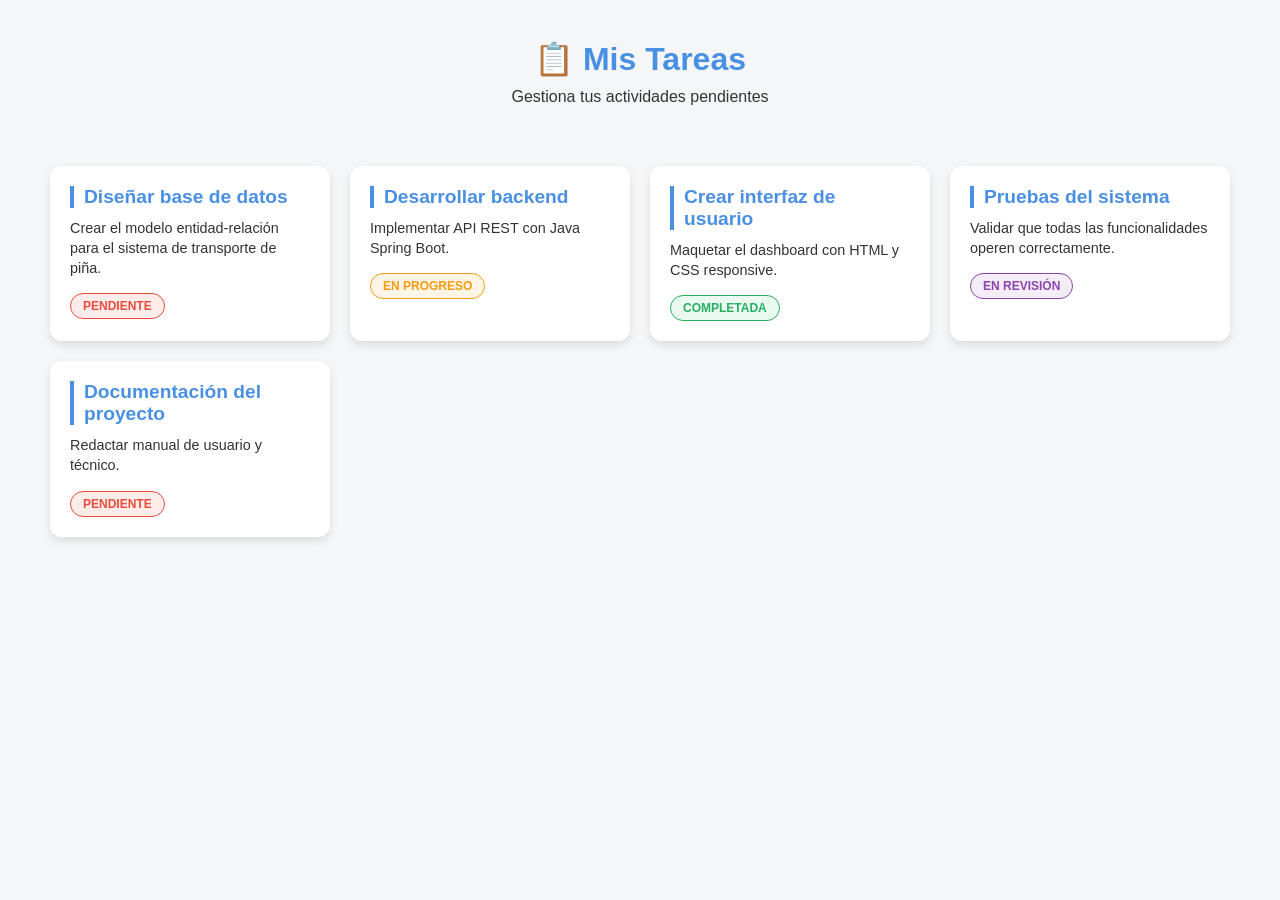
==== src/dashboard.html @ 6c32de76 "dashboard de tareas html y css" ====
<!DOCTYPE html>
<html lang="es">
<head>
    <meta charset="UTF-8">
    <meta name="viewport" content="width=device-width, initial-scale=1.0, user-scalable=yes">
    <title>Task Manager - Dashboard</title>
    <link rel="stylesheet" href="dashboard.css">
</head>
<body>
    <div class="dashboard-container">
        <header class="dashboard-header">
            <h1>📋 Mis Tareas</h1>
            <p>Gestiona tus actividades pendientes</p>
        </header>

        <div class="tasks-grid">
            <!-- Tarjeta 1 -->
            <div class="task-card">
                <h3 class="task-title">Diseñar base de datos</h3>
                <p class="task-description">Crear el modelo entidad-relación para el sistema de transporte de piña.</p>
                <span class="task-status status-pending">Pendiente</span>
            </div>

            <!-- Tarjeta 2 -->
            <div class="task-card">
                <h3 class="task-title">Desarrollar backend</h3>
                <p class="task-description">Implementar API REST con Java Spring Boot.</p>
                <span class="task-status status-progress">En progreso</span>
            </div>

            <!-- Tarjeta 3 -->
            <div class="task-card">
                <h3 class="task-title">Crear interfaz de usuario</h3>
                <p class="task-description">Maquetar el dashboard con HTML y CSS responsive.</p>
                <span class="task-status status-done">Completada</span>
            </div>

            <!-- Tarjeta 4 -->
            <div class="task-card">
                <h3 class="task-title">Pruebas del sistema</h3>
                <p class="task-description">Validar que todas las funcionalidades operen correctamente.</p>
                <span class="task-status status-review">En revisión</span>
            </div>

            <!-- Tarjeta 5 (extra para cumplir mínimo 4) -->
            <div class="task-card">
                <h3 class="task-title">Documentación del proyecto</h3>
                <p class="task-description">Redactar manual de usuario y técnico.</p>
                <span class="task-status status-pending">Pendiente</span>
            </div>
        </div>
    </div>
</body>
</html>
---- src/dashboard.css ----
:root {
    --primary: #4a90e2;
    --bg: #f4f6f8;
    --text: #333;
    --white: #ffffff;
    --pending: #e74c3c;
    --progress: #f39c12;
    --done: #27ae60;
    --review: #8e44ad;
}

* {
    margin: 0;
    padding: 0;
    box-sizing: border-box;
    font-family: Arial, sans-serif;
}

body {
    background: var(--bg);
    color: var(--text);
    padding: 20px;
}

.dashboard-container {
    max-width: 1200px;
    margin: 0 auto;
}

.dashboard-header {
    text-align: center;
    margin-bottom: 30px;
    padding: 20px;
}

.dashboard-header h1 {
    color: var(--primary);
    font-size: 2rem;
    margin-bottom: 10px;
}

.dashboard-header p {
    color: var(--text);
    font-size: 1rem;
}

/* Grid de tarjetas */
.tasks-grid {
    display: grid;
    grid-template-columns: repeat(auto-fit, minmax(280px, 1fr));
    gap: 20px;
    padding: 10px;
}

/* Tarjeta individual */
.task-card {
    background: var(--white);
    border-radius: 12px;
    padding: 20px;
    box-shadow: 0 4px 10px rgba(0, 0, 0, 0.1);
    transition: transform 0.2s ease, box-shadow 0.2s ease;
}

.task-card:hover {
    transform: translateY(-5px);
    box-shadow: 0 6px 15px rgba(0, 0, 0, 0.15);
}

.task-title {
    color: var(--primary);
    font-size: 1.2rem;
    margin-bottom: 10px;
    border-left: 4px solid var(--primary);
    padding-left: 10px;
}

.task-description {
    color: var(--text);
    font-size: 0.9rem;
    line-height: 1.4;
    margin-bottom: 15px;
}

/* Estados de las tareas */
.task-status {
    display: inline-block;
    padding: 5px 12px;
    border-radius: 20px;
    font-size: 0.75rem;
    font-weight: bold;
    text-transform: uppercase;
}

.status-pending {
    background: #fdecea;
    color: var(--pending);
    border: 1px solid var(--pending);
}

.status-progress {
    background: #fef5e7;
    color: var(--progress);
    border: 1px solid var(--progress);
}

.status-done {
    background: #eafaf1;
    color: var(--done);
    border: 1px solid var(--done);
}

.status-review {
    background: #f4ecf7;
    color: var(--review);
    border: 1px solid var(--review);
}

/* Responsive para móviles */
@media (max-width: 640px) {
    body {
        padding: 10px;
    }
    
    .dashboard-header h1 {
        font-size: 1.5rem;
    }
    
    .tasks-grid {
        gap: 15px;
    }
    
    .task-card {
        padding: 15px;
    }
}
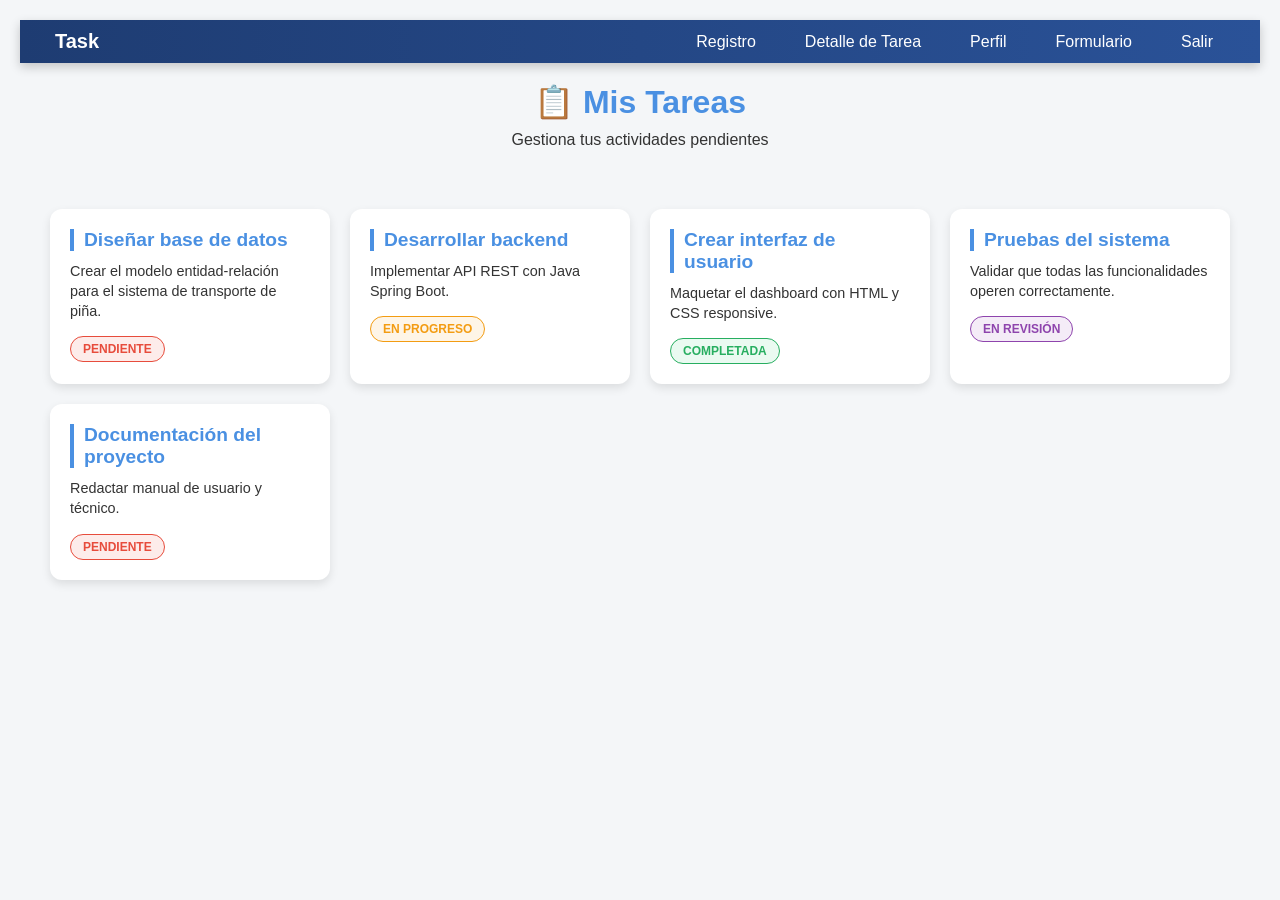
==== commit ef3687da: "feat: Todos los cambios solicitados listos" ====
--- a/src/dashboard.html
+++ b/src/dashboard.html
@@ -3,10 +3,22 @@
 <head>
     <meta charset="UTF-8">
     <meta name="viewport" content="width=device-width, initial-scale=1.0, user-scalable=yes">
-    <title>Task Manager - Dashboard</title>
+    <title>Task  - Dashboard</title>
     <link rel="stylesheet" href="dashboard.css">
 </head>
 <body>
+
+    <nav class="navbar">
+    <div class="nav-logo">Task</div>
+    <ul class="nav-links">
+        <li><a href="registro.html">Registro</a></li>
+        <li><a href="tarea.html">Detalle de Tarea</a></li>
+        <li><a href="#">Perfil</a></li>
+        <li><a href="formulario.html">Formulario</a></li>
+        <li><a href="index.html">Salir</a></li>
+    </ul>
+</nav>
+
     <div class="dashboard-container">
         <header class="dashboard-header">
             <h1>📋 Mis Tareas</h1>
--- a/src/dashboard.css
+++ b/src/dashboard.css
@@ -115,6 +115,44 @@
     border: 1px solid var(--review);
 }
 
+
+/* NAVBAR */
+.navbar {
+    display: flex;
+    justify-content: space-between;
+    align-items: center;
+    gap: 10px;
+    padding: 10px 35px;
+    background: linear-gradient(90deg, #1e3c72, #2a5298);
+    box-shadow: 0 4px 10px rgba(0,0,0,0.2);
+}
+
+.nav-logo {
+    color: white;
+    font-size: 20px;
+    font-weight: bold;
+}
+
+.nav-links {
+    list-style: none;
+    display: flex;
+    gap: 25px;
+}
+
+.nav-links li a {
+    text-decoration: none;
+    color: white;
+    font-weight: 500;
+    transition: 0.3s;
+    padding: 6px 12px;
+    border-radius: 6px;
+}
+
+.nav-links li a:hover {
+    background-color: rgba(255,255,255,0.2);
+    transform: translateY(-2px);
+}
+
 /* Responsive para móviles */
 @media (max-width: 640px) {
     body {
@@ -132,4 +170,5 @@
     .task-card {
         padding: 15px;
     }
-}+}
+
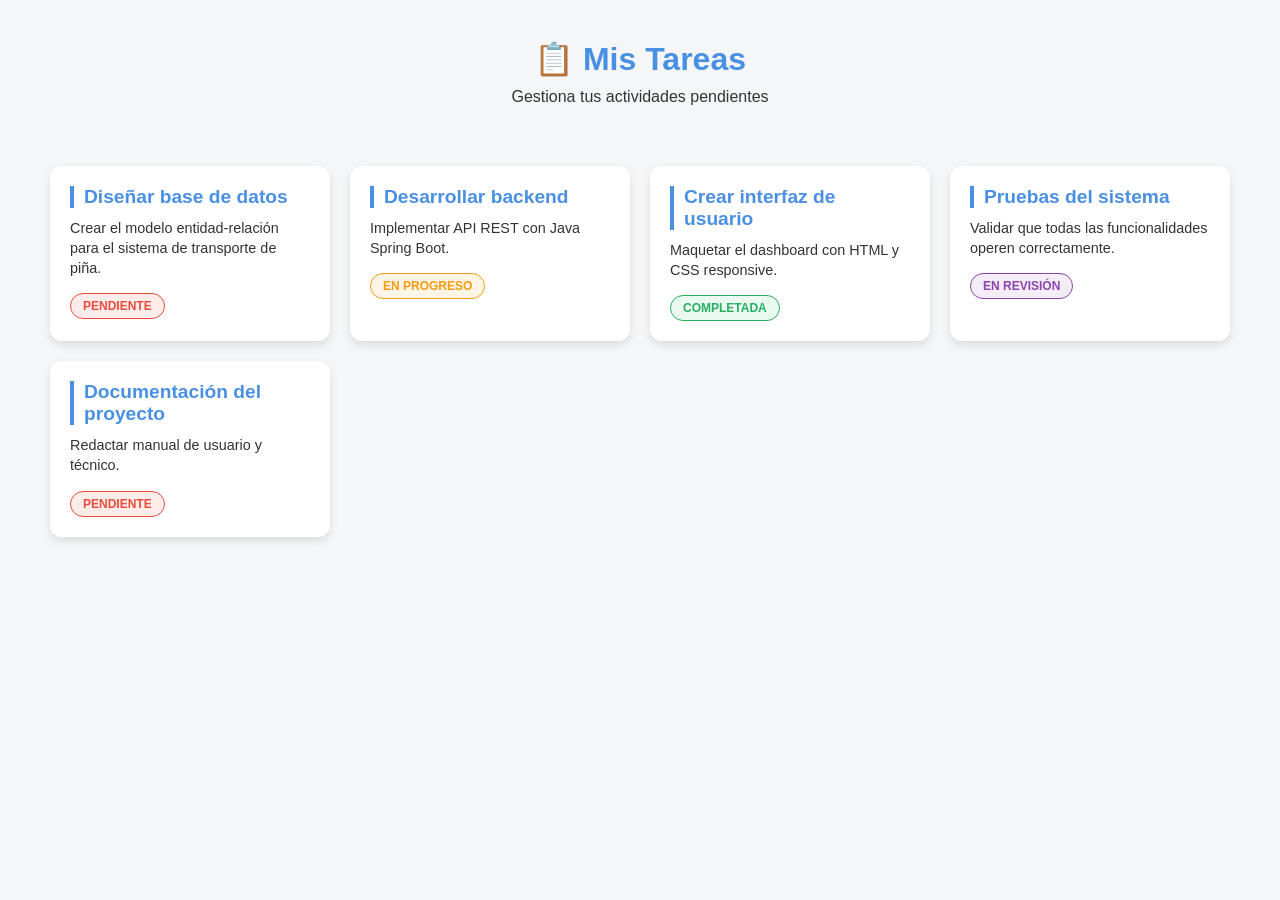
==== commit ac576383: "arreglos" ====
--- a/src/dashboard.html
+++ b/src/dashboard.html
@@ -3,22 +3,10 @@
 <head>
     <meta charset="UTF-8">
     <meta name="viewport" content="width=device-width, initial-scale=1.0, user-scalable=yes">
-    <title>Task  - Dashboard</title>
+    <title>Task Manager - Dashboard</title>
     <link rel="stylesheet" href="dashboard.css">
 </head>
 <body>
-
-    <nav class="navbar">
-    <div class="nav-logo">Task</div>
-    <ul class="nav-links">
-        <li><a href="registro.html">Registro</a></li>
-        <li><a href="tarea.html">Detalle de Tarea</a></li>
-        <li><a href="#">Perfil</a></li>
-        <li><a href="formulario.html">Formulario</a></li>
-        <li><a href="index.html">Salir</a></li>
-    </ul>
-</nav>
-
     <div class="dashboard-container">
         <header class="dashboard-header">
             <h1>📋 Mis Tareas</h1>
@@ -26,35 +14,34 @@
         </header>
 
         <div class="tasks-grid">
-            <!-- Tarjeta 1 -->
+      
             <div class="task-card">
                 <h3 class="task-title">Diseñar base de datos</h3>
                 <p class="task-description">Crear el modelo entidad-relación para el sistema de transporte de piña.</p>
                 <span class="task-status status-pending">Pendiente</span>
             </div>
 
-            <!-- Tarjeta 2 -->
+            
             <div class="task-card">
                 <h3 class="task-title">Desarrollar backend</h3>
                 <p class="task-description">Implementar API REST con Java Spring Boot.</p>
                 <span class="task-status status-progress">En progreso</span>
             </div>
 
-            <!-- Tarjeta 3 -->
             <div class="task-card">
                 <h3 class="task-title">Crear interfaz de usuario</h3>
                 <p class="task-description">Maquetar el dashboard con HTML y CSS responsive.</p>
                 <span class="task-status status-done">Completada</span>
             </div>
 
-            <!-- Tarjeta 4 -->
+            
             <div class="task-card">
                 <h3 class="task-title">Pruebas del sistema</h3>
                 <p class="task-description">Validar que todas las funcionalidades operen correctamente.</p>
                 <span class="task-status status-review">En revisión</span>
             </div>
 
-            <!-- Tarjeta 5 (extra para cumplir mínimo 4) -->
+            
             <div class="task-card">
                 <h3 class="task-title">Documentación del proyecto</h3>
                 <p class="task-description">Redactar manual de usuario y técnico.</p>
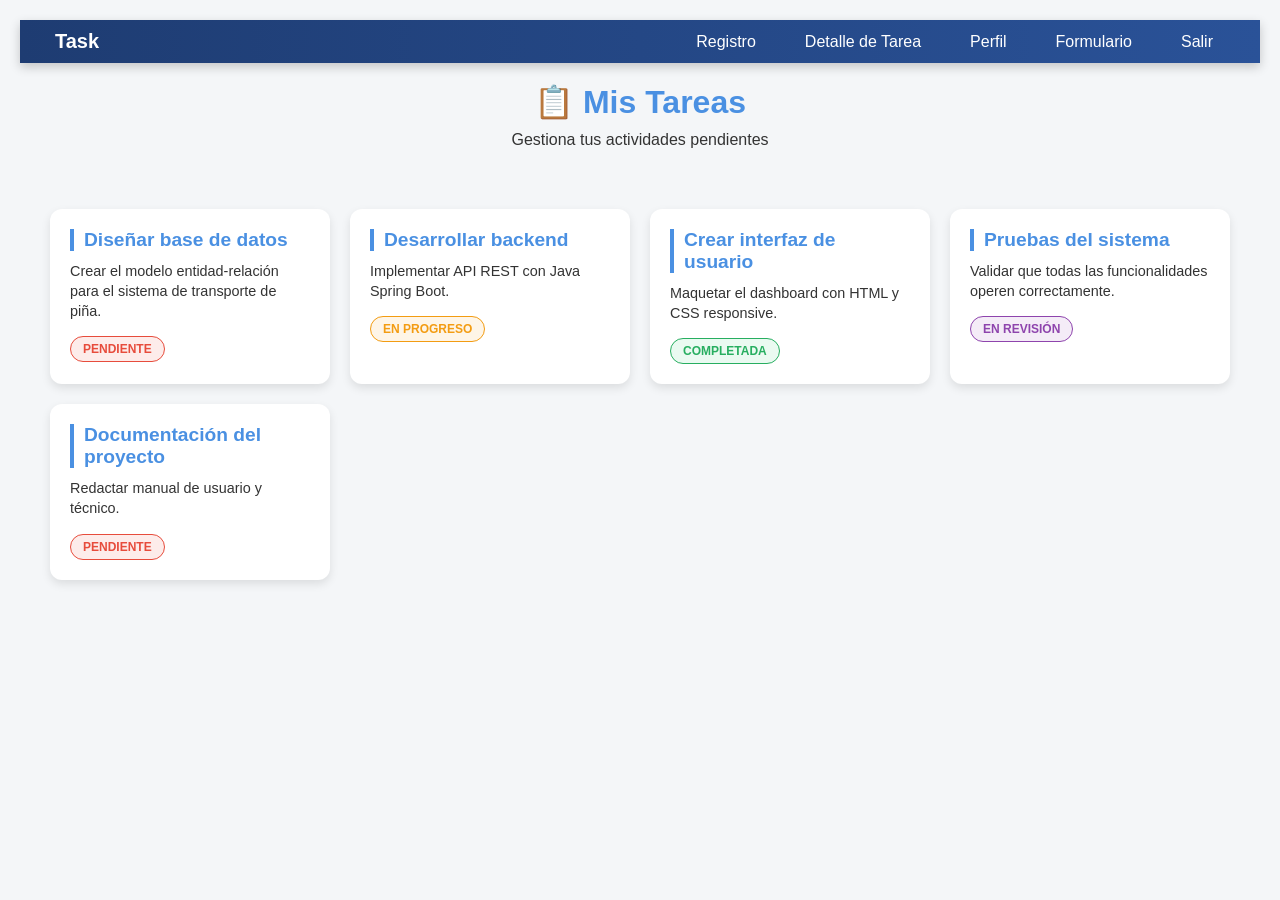
==== commit deb6b7b9: "Conflictos resueltos" ====
--- a/src/dashboard.html
+++ b/src/dashboard.html
@@ -3,10 +3,22 @@
 <head>
     <meta charset="UTF-8">
     <meta name="viewport" content="width=device-width, initial-scale=1.0, user-scalable=yes">
-    <title>Task Manager - Dashboard</title>
+    <title>Task  - Dashboard</title>
     <link rel="stylesheet" href="dashboard.css">
 </head>
 <body>
+
+    <nav class="navbar">
+    <div class="nav-logo">Task</div>
+    <ul class="nav-links">
+        <li><a href="registro.html">Registro</a></li>
+        <li><a href="tarea.html">Detalle de Tarea</a></li>
+        <li><a href="#">Perfil</a></li>
+        <li><a href="formulario.html">Formulario</a></li>
+        <li><a href="index.html">Salir</a></li>
+    </ul>
+</nav>
+
     <div class="dashboard-container">
         <header class="dashboard-header">
             <h1>📋 Mis Tareas</h1>
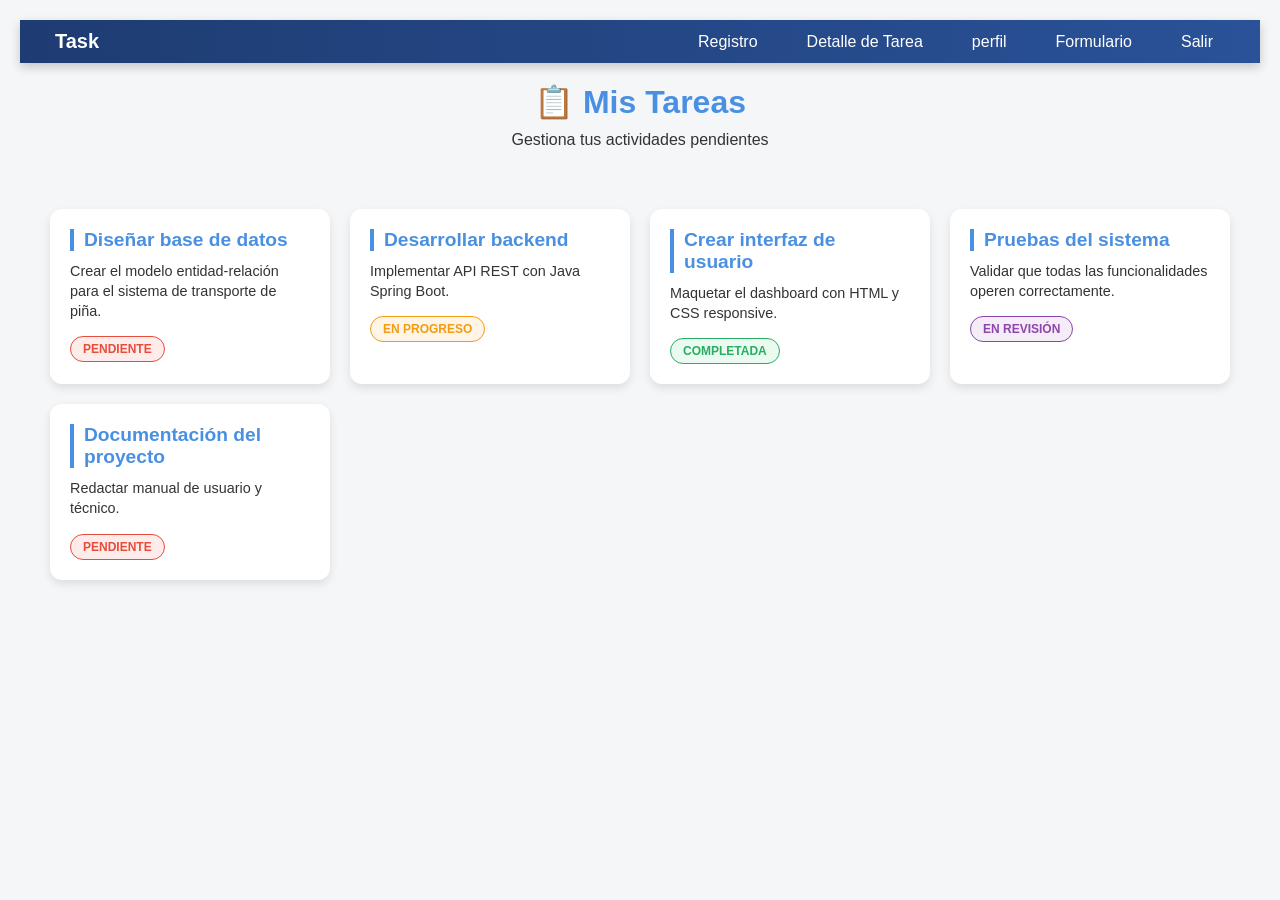
==== commit b028bcaf: "vista del perfil" ====
--- a/src/dashboard.html
+++ b/src/dashboard.html
@@ -13,7 +13,7 @@
     <ul class="nav-links">
         <li><a href="registro.html">Registro</a></li>
         <li><a href="tarea.html">Detalle de Tarea</a></li>
-        <li><a href="#">Perfil</a></li>
+        <li><a href="perfil.html">perfil</a></li>
         <li><a href="formulario.html">Formulario</a></li>
         <li><a href="index.html">Salir</a></li>
     </ul>
